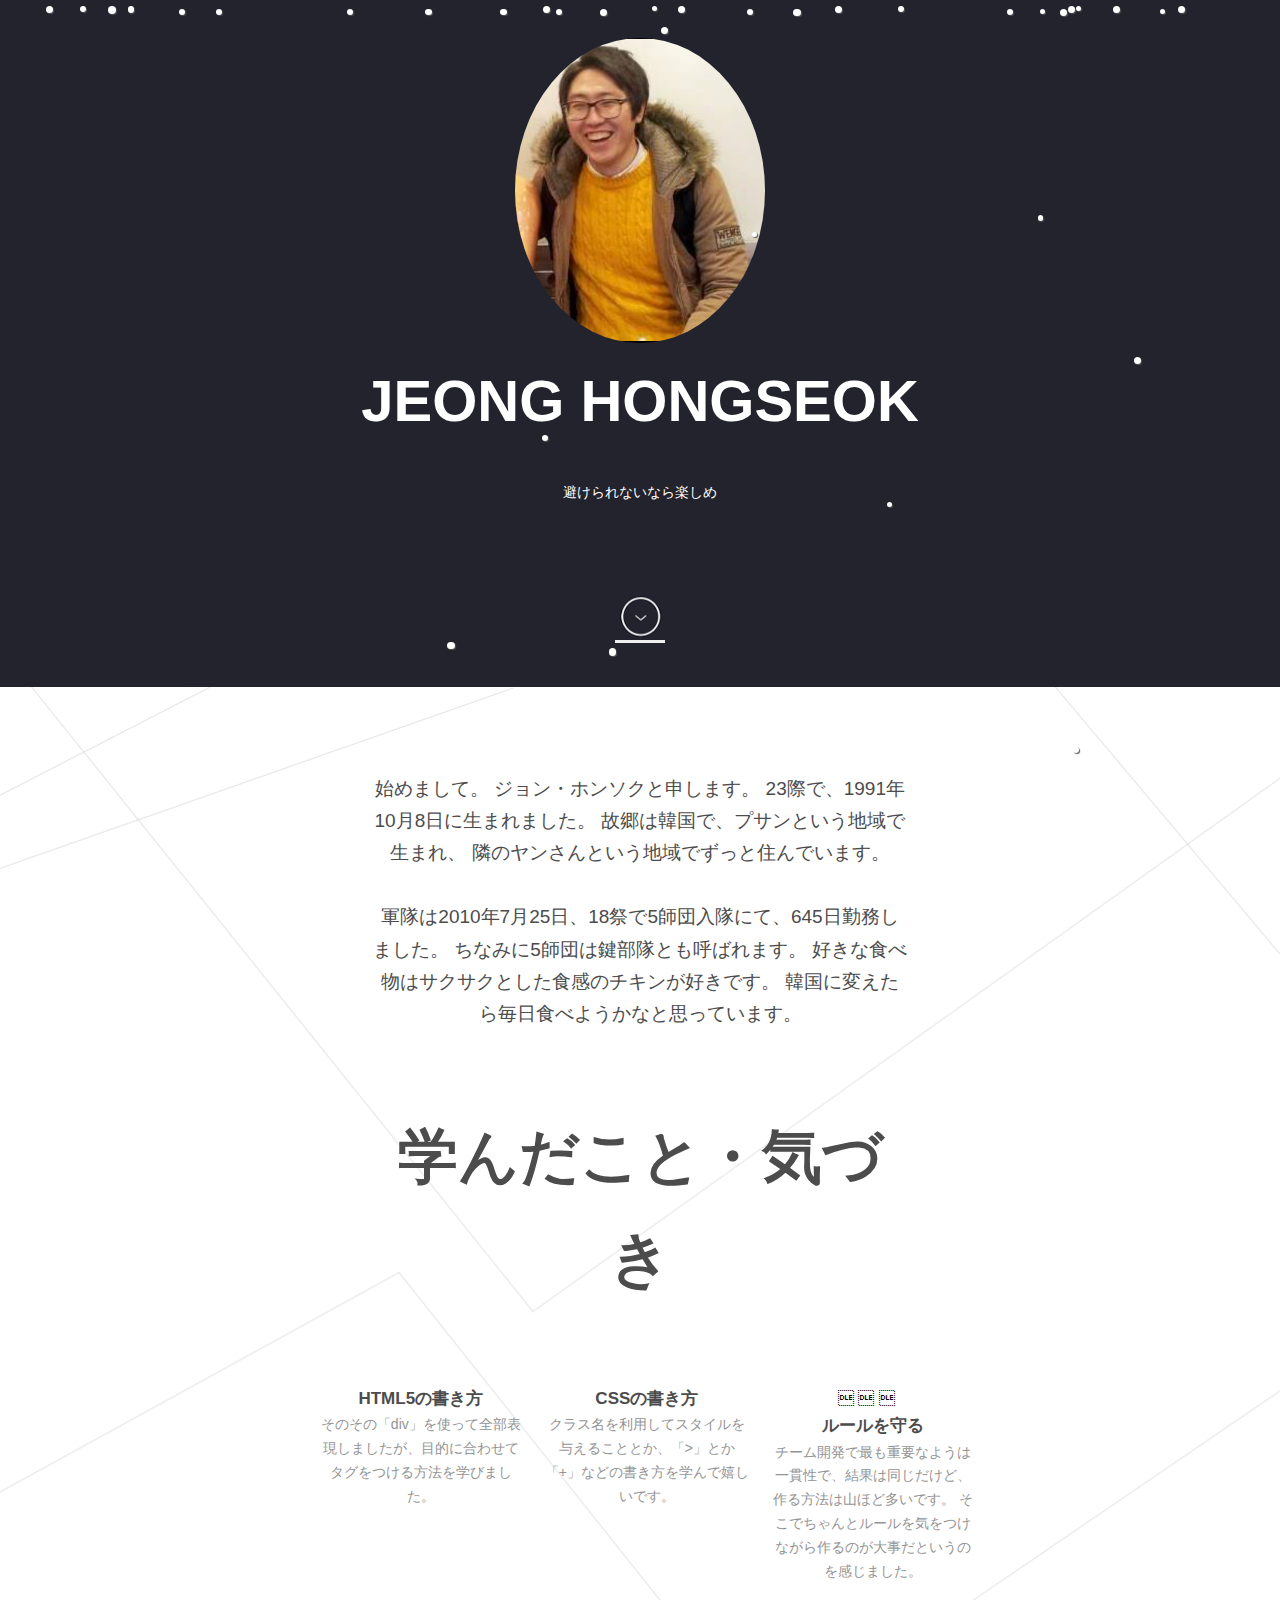
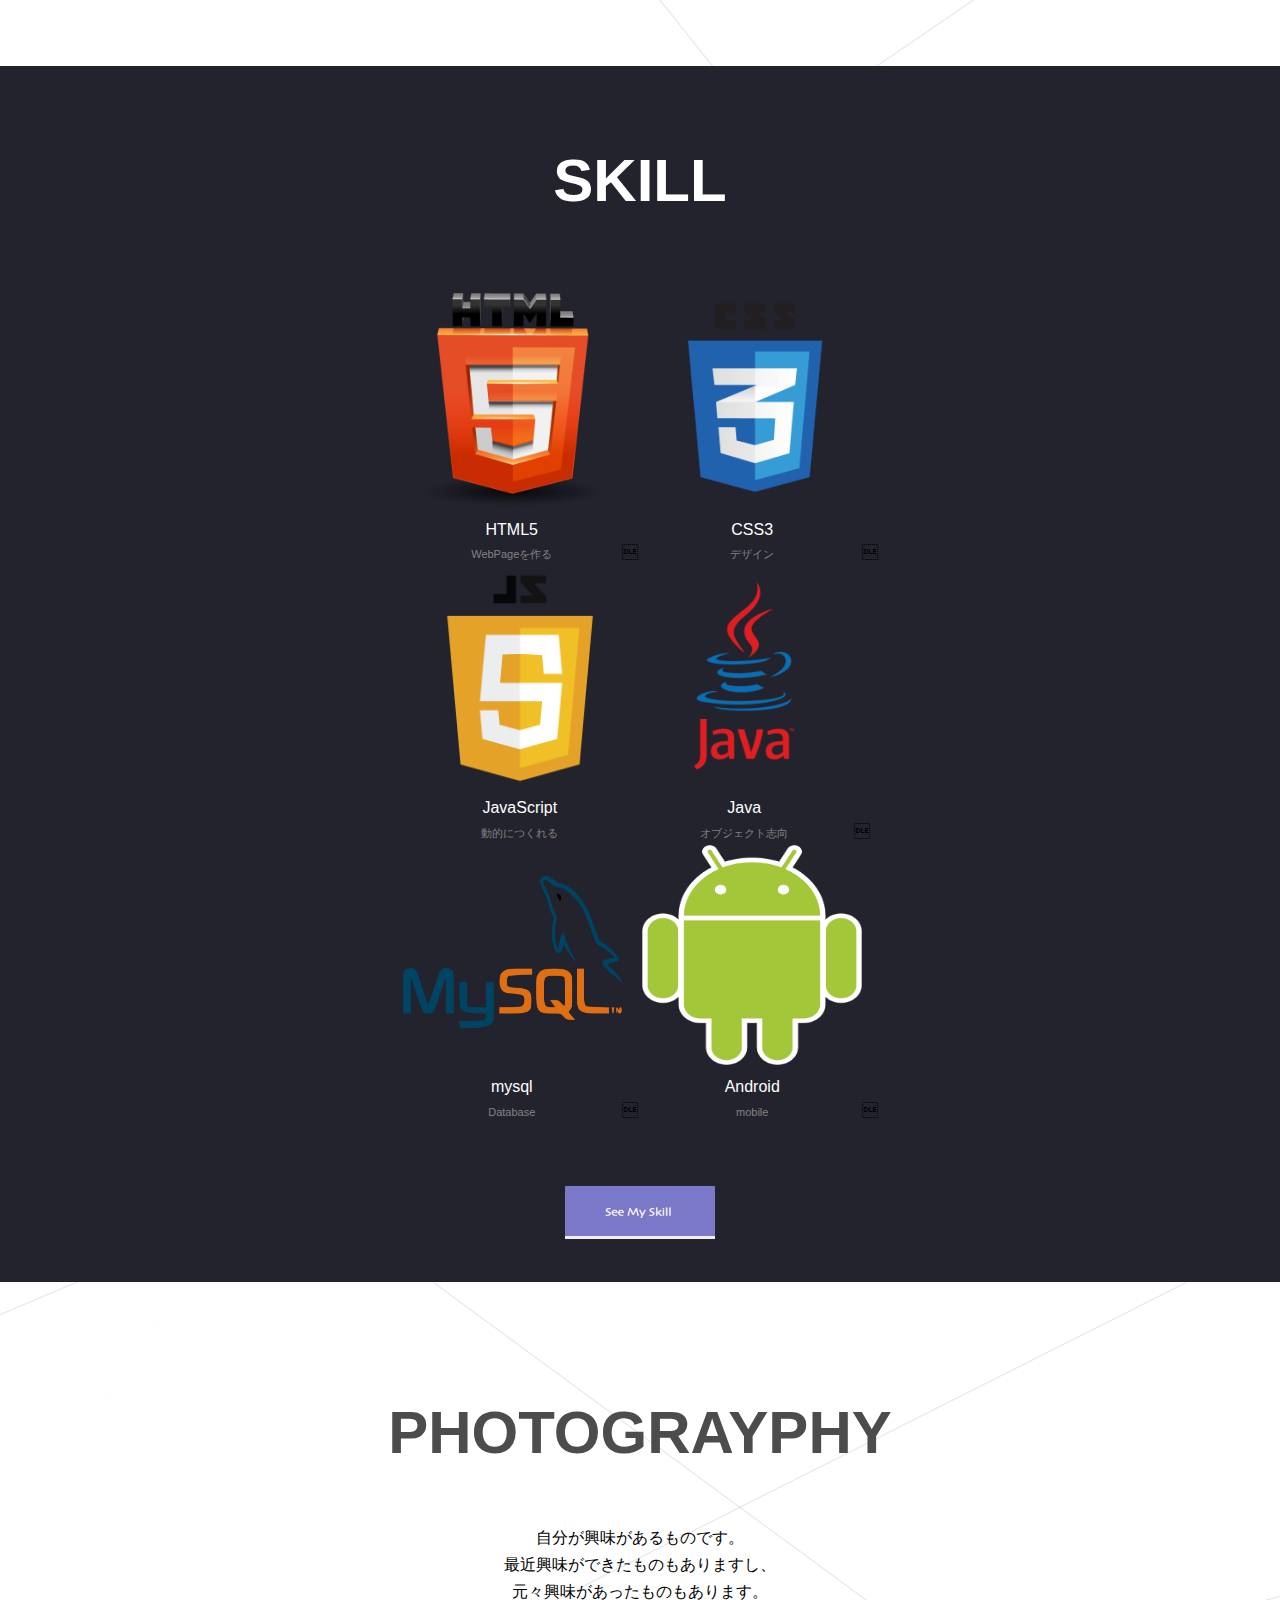
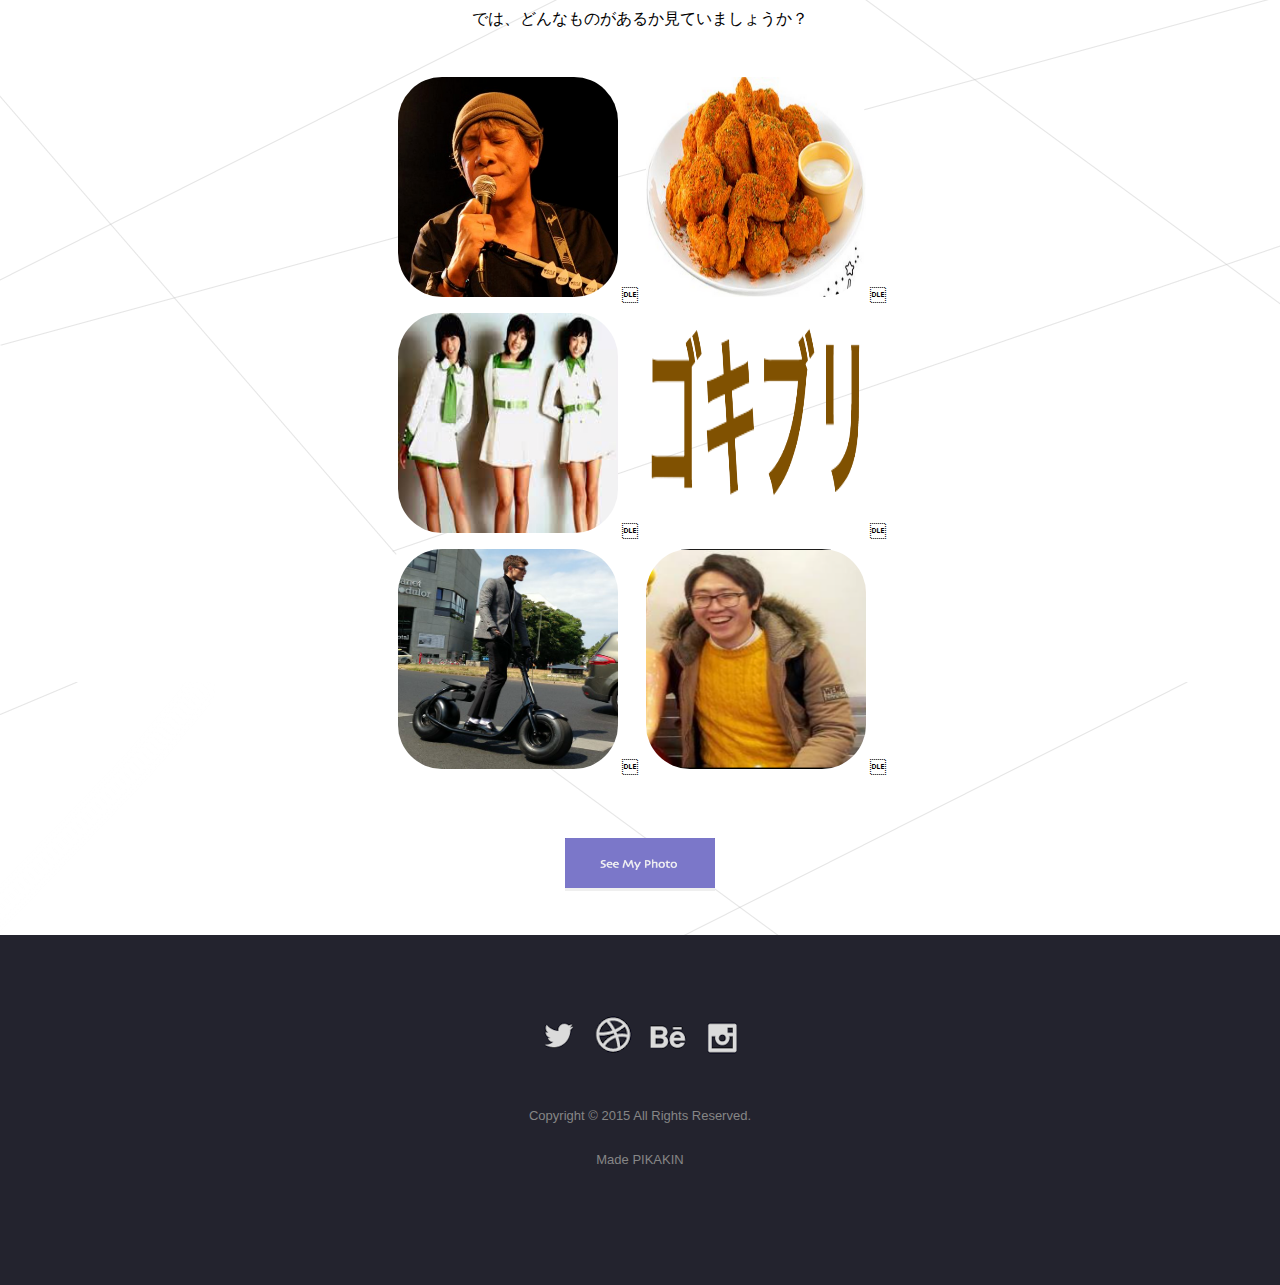
==== PIKAKIN_site/index.html @ 49c16baa "no message" ====
<!DOCTYPE html>
<html lang="ja">
<head>
  <meta charset="UTF-8">
  <title>PIKAKIN</title>
  <link rel="stylesheet" href="./css/reset.css" type="text/css">
	<link rel="stylesheet" href="./css/style.css" type="text/css">
  <script type="text/javascript" src="http://code.jquery.com/jquery-2.1.0.min.js" ></script>
  <script type="text/javascript" src="js/snowfall.min.jquery.js"></script>
  <script type='text/javascript'>
    $(document).ready(function(){
    $(document).snowfall({
                shadow : true,
                round : true,
                minSize: 5,
                maxSize:8
                })
    });
  </script>
  <script type="text/javascript">
    $(document).ready(function(){
      $('#button_top').click(function(){
  	    $('html,body').animate({scrollTop:0},'slow');
  	  });
      $('#button_down').click(function(){
        $('html,body').animate({scrollTop:700},'slow');
      })
    });
  </script>
</head>
<body>
  <article class="pg-profile">
      <section class="pg-profile-intro">
        <figure class="pg-profile-intro-picture">
          <img src="img/pikakin.png">
        </figure>
        <h1 class="pg-profile-intro-name">
          JEONG HONGSEOK
        </h1>
        <p class="pg-profile-intro-motto">
          避けられないなら楽しめ
        </p>
        <button class="pg-profile-intro-btn">
          <input id="button_down" type="image" src="img/button1.png"/>
        </button>
      </section>
      <section class="pg-profile-whoami">
        <div class="pg-profile-whoami-introduce">
          <p class="pg-profile-whoami-introduce-text">
            始めまして。
            ジョン・ホンソクと申します。
            23際で、1991年10月8日に生まれました。
            故郷は韓国で、プサンという地域で生まれ、
            隣のヤンさんという地域でずっと住んでいます。
          </p>
          <p class="pg-profile-whoami-introduce-text">
            軍隊は2010年7月25日、18祭で5師団入隊にて、645日勤務しました。
            ちなみに5師団は鍵部隊とも呼ばれます。
            好きな食べ物はサクサクとした食感のチキンが好きです。
            韓国に変えたら毎日食べようかなと思っています。

          </p>
        </div>
          <h2 class="pg-profile-whoami-enlightenment">
            学んだこと・気づき
          </h2>
          <ul class="pg-profile-whoami-textbox cf">
            <li>
              <h3>HTML5の書き方</h3>
              <p>
              そのその「div」を使って全部表現しましたが、目的に合わせてタグをつける方法を学びました。

              </p>
            </li>
            <li>
              <h3>CSSの書き方</h3>
              <p>
                クラス名を利用してスタイルを与えることとか、「>」とか「+」などの書き方を学んで嬉しいです。

              </p>
            </li>
            <li>
              <h3>ルールを守る</h3>
              <p>
                チーム開発で最も重要なようは一貫性で、結果は同じだけど、作る方法は山ほど多いです。
                そこでちゃんとルールを気をつけながら作るのが大事だというのを感じました。
              </p>
            </li>
          </ul>
        </div>
      </section>
      <section class="pg-profile-skill">
        <h2 class="pg-profile-skill-title">
          SKILL
        </h2>
        <ul class="pg-profile-skill-logo">
          <li>
            <figure>
              <img src="img/html.png">
              <figcaption>
                <p class="pg-profile-skill-logo-title">HTML5</p>
                <p class="pg-profile-skill-logo-explain">WebPageを作る</p>
              </figcaption>
            </figure>
          </li>
          <li>
            <figure>
              <img src="img/css3.png">
              <figcaption>
                <p class="pg-profile-skill-logo-title">CSS3</p>
                <p class="pg-profile-skill-logo-explain">デザイン</p>
              </figcaption>
            </figure>
          </li>
          <li>
            <figure>
              <img src="img/js.png">
              <figcaption>
                <p class="pg-profile-skill-logo-title">JavaScript</p>
                <p class="pg-profile-skill-logo-explain">動的につくれる</p>
              </figcaption>
            </figure>
          </li>
          <li>
            <figure>
              <img src="img/java.png">
              <figcaption>
                <p class="pg-profile-skill-logo-title">Java</p>
                <p class="pg-profile-skill-logo-explain">オブジェクト志向</p>
              </figcaption>
            </figure>
          </li>
          <li>
            <figure>
              <img src="img/mysql.png">
              <figcaption>
                <p class="pg-profile-skill-logo-title">mysql</p>
                <p class="pg-profile-skill-logo-explain">Database</p>
              </figcaption>
            </figure>
          </li>
          <li>
            <figure>
              <img src="img/android.png">
              <figcaption>
                <p class="pg-profile-skill-logo-title">Android</p>
                <p class="pg-profile-skill-logo-explain">mobile</p>
              </figcaption>
            </figure>
          </li>
        </ul>
        <button class="pg-profile-skill-btn">
          <input id="button_top" type="image" src="img/button2.png"/>
          <!-- <img src="img/button2.png"> -->
        </button>
      </section>
      <section class="pg-profile-interest">
        <h2 class="pg-profile-interest-title">
          PHOTOGRAYPHY
        </h2>
        <p  class="pg-profile-interest-explain">
          自分が興味があるものです。<br>
          最近興味ができたものもありますし、<br>
          元々興味があったものもあります。<br>
          では、どんなものがあるか見ていましょうか？<br>
        </p>
        <ul class="pg-profile-interest-image">
          <li>
            <img src="img/husanosuke.png">
          </li>
          <li>
            <img src="img/chicken.png">
          </li>
          <li>
            <img src="img/candy.png">
          </li>
          <li>
            <img src="img/gokiburi.png">
          </li>
          <li>
            <img src="img/scrooser.png">
          </li>
          <li>
            <img src="img/pikakin.png">
          </li>
        </ul>

        <button class="pg-profile-interest-btn">
          <input id="button_top" type="image" src="img/button3.png"/>
          <!-- <img src="img/button3.png"> -->
        </button>
      </section>
  </article>
  <footer class="pg-profile-footer">
    <ul class="pg-profile-footer-linkedsns">
      <li>
        <a href="https://twitter.com/"><img src="img/twitter.png"></a>
      </li>
      <li>
        <a href="https://dribbble.com/"><img src="img/dribbble.png">
      </li>
      <li>
        <a href="https://behance.net/"><img src="img/behance.png">
      </li>
      <li>
        <a href="https://instagram.com/"><img src="img/instagram.png">
      </li>
    </ul>
    <p class="pg-profile-footer-copyright">
      Copyright © 2015 All Rights Reserved.<br><br>
       Made PIKAKIN
    </p>
  </footer>
</body>
</html>
---- PIKAKIN_site/css/style.css ----
body {
  width: 100%
}

.pg-profile {
  /* display: table; */
  text-align: center;
}

.pg-profile-intro {
  background-color: #23232e;
  /* height:700px; */
  padding-top: 3%;
  padding-bottom: 3%;
}

.pg-profile-intro-picture {
  /* padding-left: 29%; */
  /* padding-right: 29%; */
}

.pg-profile-intro-picture > img{
  width:250px;
  border-radius: 50%;
}

.pg-profile-intro-name {
  color: #FFFFFF;
  font-size: 58px;
}

.pg-profile-intro-motto {
  color: #FFFFFF;
  font-size: 14px;
  margin-top: 31px;
}

.pg-profile-intro-btn {
  margin-top: 87px;
}

.pg-profile-intro-btn > input {
  width: 50px;
}
/*--------------------------*/
.pg-profile-whoami {
  background-color: #FFFFFF;
  background-image: url("../img/background.png");
  background-repeat: repeat;
  /* height:800px; */
  padding-top: 86px;
  padding-bottom: 50px;
  /* padding-left: 22%; */
  /* padding-right: 22%; */
}

.pg-profile-whoami-introduce {
    max-width: 536px;

    margin: 0 auto;
}

.pg-profile-whoami-introduce-text {
  font-size: 19px;
  color: #4C4C4C;
}

.pg-profile-whoami-introduce-text + .pg-profile-whoami-introduce-text {
  margin-top: 32px;
}

.pg-profile-whoami-enlightenment {
  font-size: 60px;
  color: #4C4C4C;
  margin-top: 120px;
  max-width: 540px;
  margin: 75px auto;
}

.pg-profile-whoami-textbox {
  margin-top: 72px;
  max-width: 685px;
  margin: 33px auto;
}

.pg-profile-whoami-textbox > li{
  float: left;
  width: 30%;
  margin-left: 3%;
}

.pg-profile-whoami-textbox > li > h3 {
  font-size: 17px;
  color: #4C4C4C;
}

.pg-profile-whoami-textbox > li > p {
  font-size: 14px;
  color: #949494;
}

.pg-profile-intro-btn {

}
/*---------------------------*/
.pg-profile-skill {
  background-color: #23232e;
  /* height:900px; */
  padding-top: 5%;
  padding-bottom: 3%;
}

.pg-profile-skill-title {
  font-size: 60px;
  color: #FFFFFF;
  margin-bottom: 55px;
  margin-left: auto;
  margin-right: auto;
}

.pg-profile-skill-logo {
    max-width: 671px;

    margin: 0 auto;
}

.pg-profile-skill-logo > li {
  display: inline-block;
}

.pg-profile-skill-logo > li > figure > img {
  width: 220px;
  height: 220px;

}

.pg-profile-skill-logo-title {
  color: #FFFFFF;

}
.pg-profile-skill-logo-explain {
  color: #828282;
  font-size: 11px;
  margin-top: 1%;
}

.pg-profile-skill-btn {
    margin-top: 62px;

    margin-left: auto;
    margin-right: auto;
}

.pg-profile-skill-btn > input {
  width: 150px;
  height: 50px;
}
/*---------------------------*/
.pg-profile-interest {
  background-color: #FFFFFF;
  background-image: url("../img/background2.png");
  /* height:1000px; */
  padding-top: 7%;
  padding-bottom: 3%;
}

.pg-profile-interest-title {
  font-size: 60px;
  color: #4C4C4C;
  /* margin-bottom: 4%; */
  margin: 10px auto;
}

.pg-profile-interest-explain {
    margin: 40px auto;

}

.pg-profile-interest-image {
    max-width: 695px;
    margin: 0 auto;
}

.pg-profile-interest-image > li {
  display: inline-block;
}

.pg-profile-interest-image > li > img {
  width: 220px;
  height: 220px;
  margin: 4px;
  border-radius: 20%;
}

.pg-profile-interest-btn {
  margin-top: 57px;
  margin-left: auto;
  margin-right: auto;
}

.pg-profile-interest-btn > input {
  width: 150px;
  height: 50px;
}

.pg-profile-footer {
  background-color: #23232e;
  height: 350px;
  padding-top: 6%;
  padding-bottom: 5%;
  text-align: center;
}

.pg-profile-footer-linkedsns > li {
  display: inline-block;
}

.pg-profile-footer-linkedsns > li > a > img {
  width:50px;

}

.pg-profile-footer-copyright {
  margin-top: 40px;
  color: #868686;
  font-size: 13px;
}
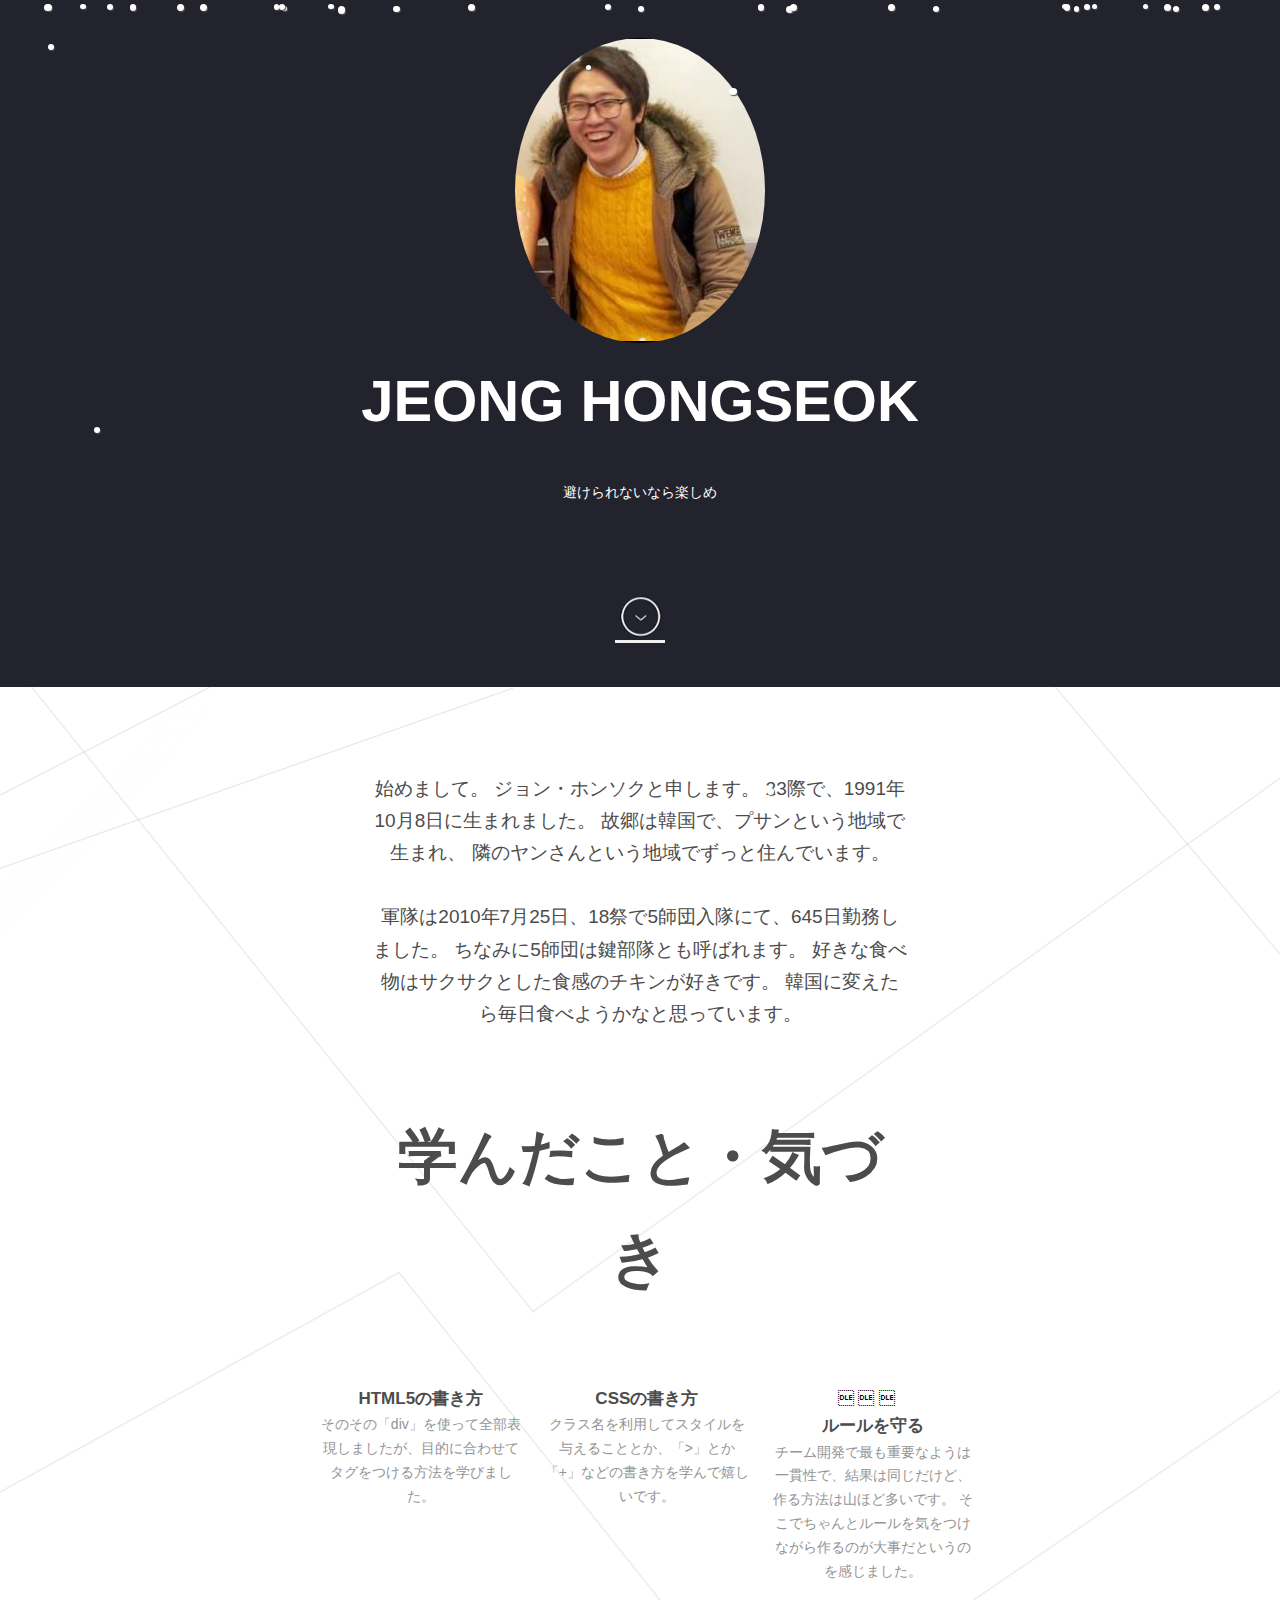
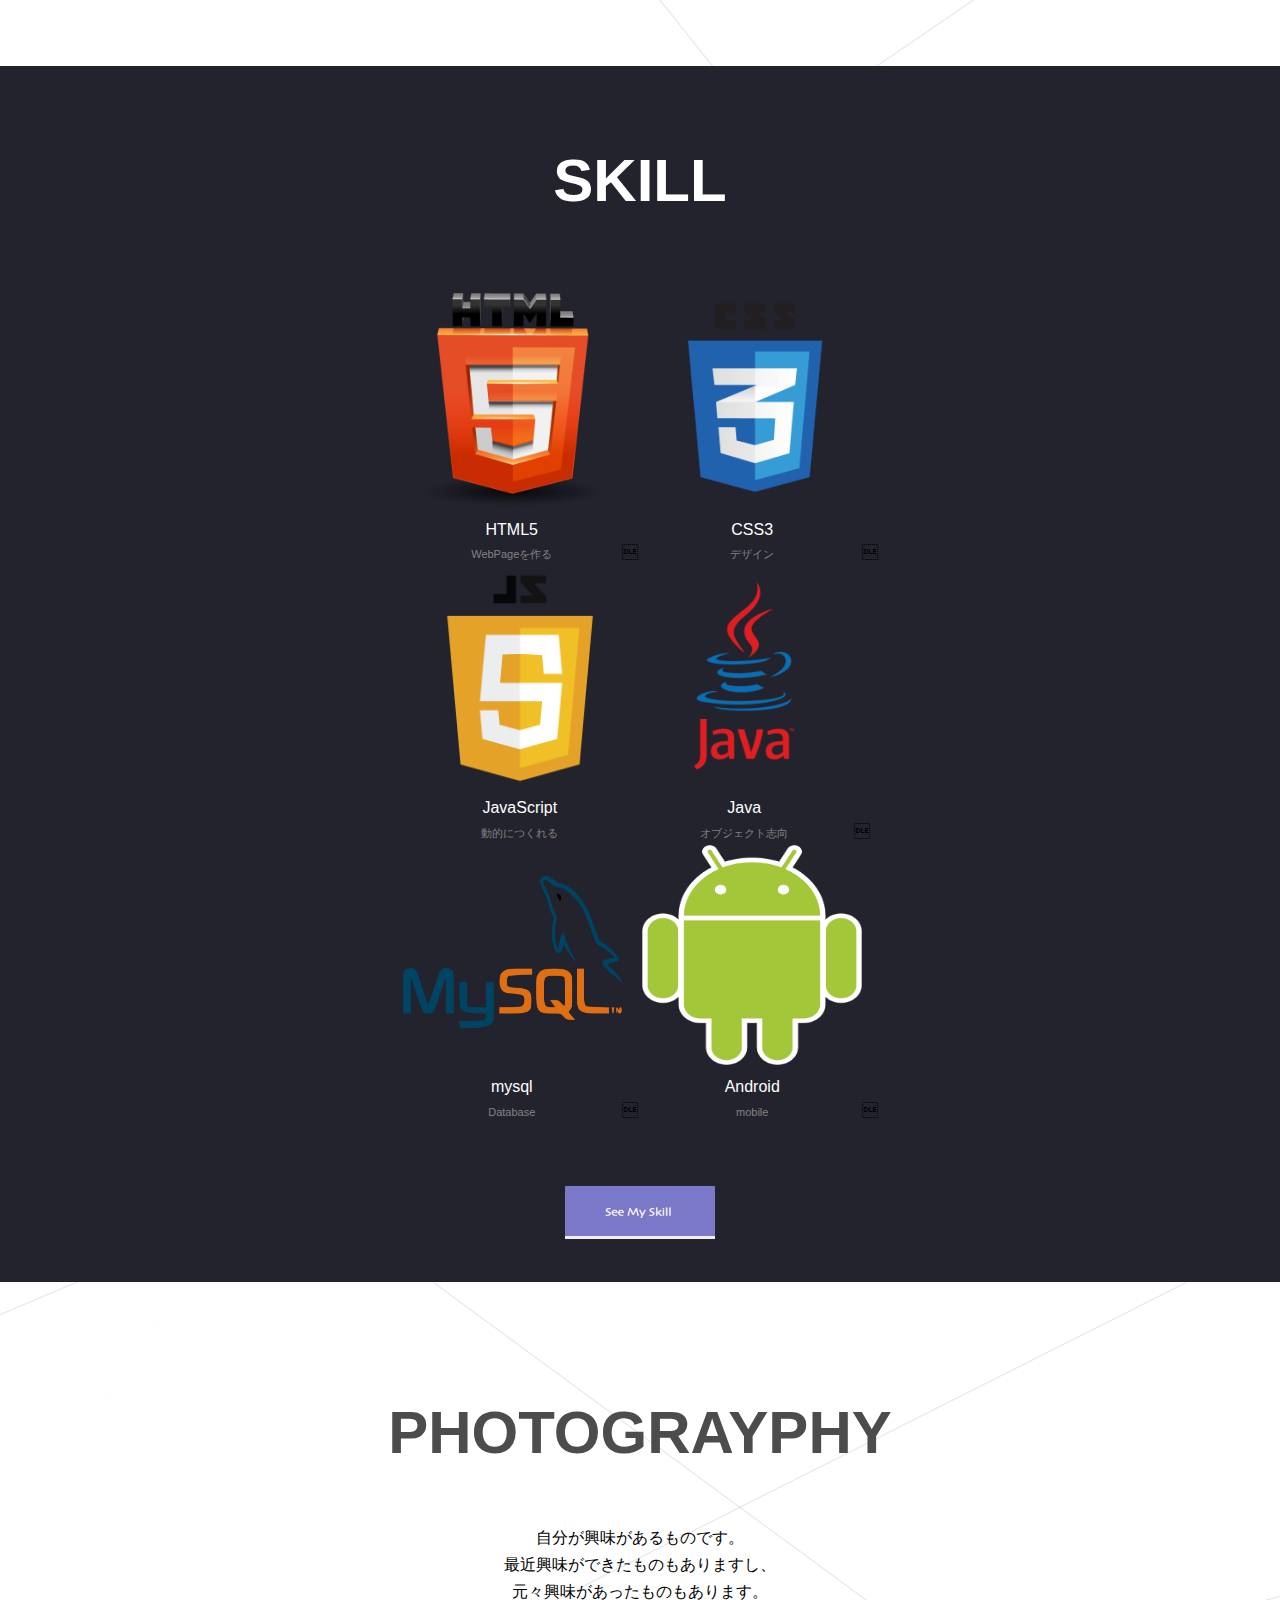
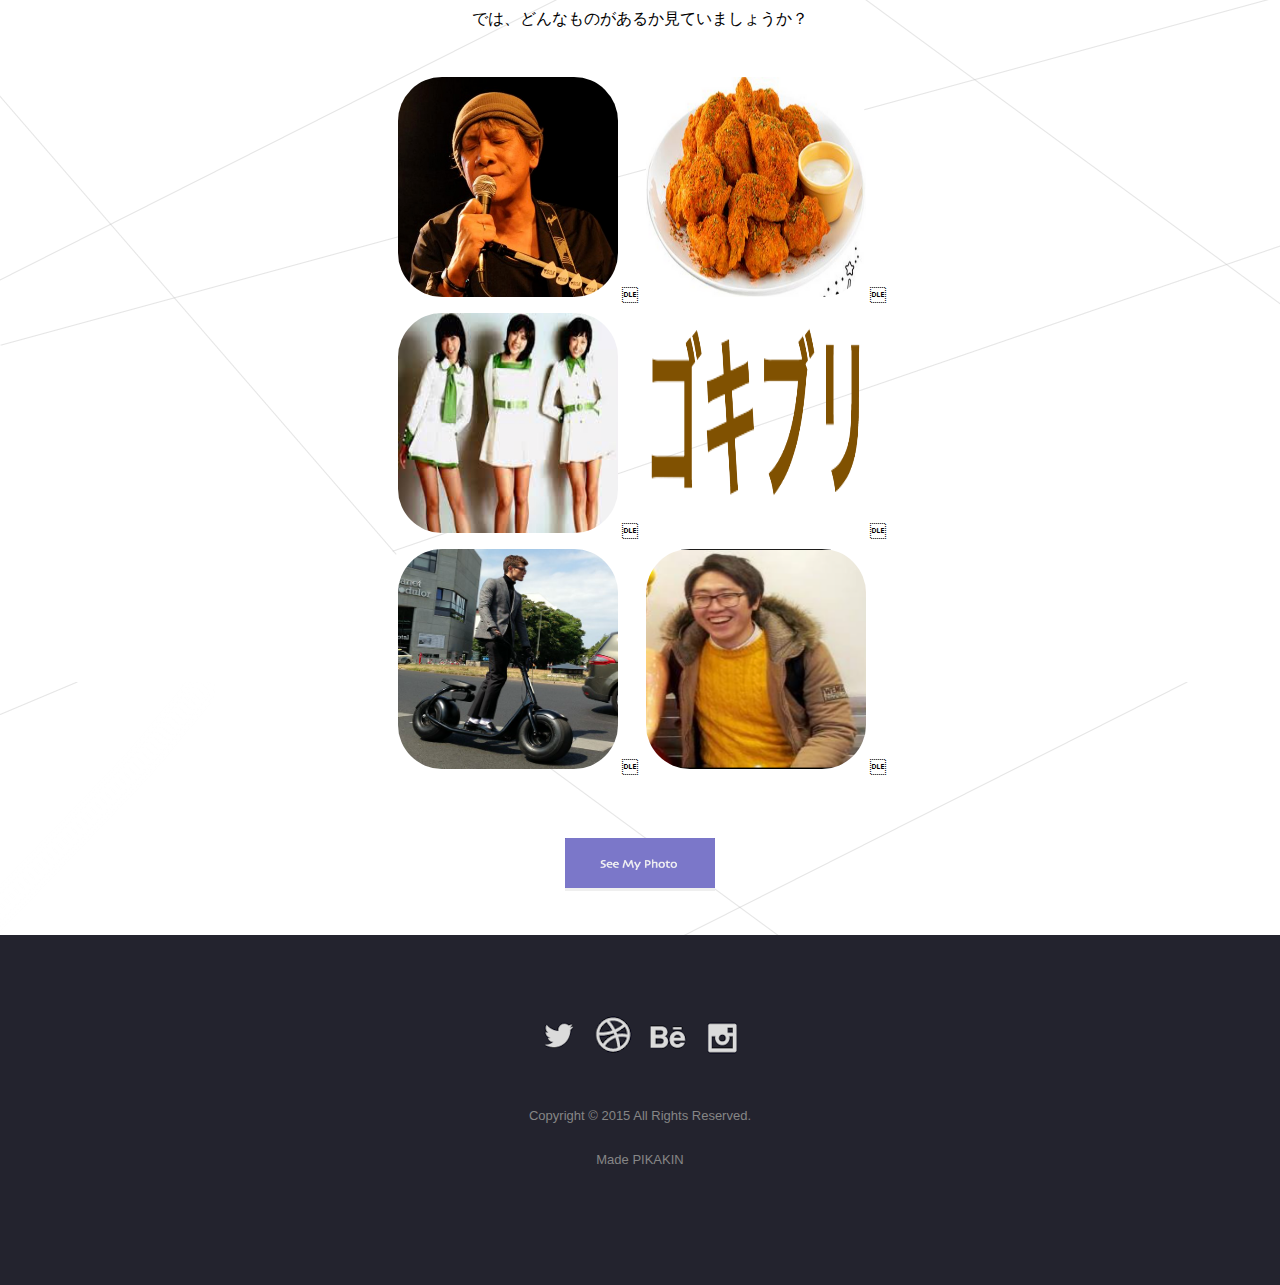
==== commit 6204f270: "Update index.html" ====
--- a/PIKAKIN_site/index.html
+++ b/PIKAKIN_site/index.html
@@ -19,7 +19,7 @@
   </script>
   <script type="text/javascript">
     $(document).ready(function(){
-      $('#button_top').click(function(){
+      $('.button_top').click(function(){
   	    $('html,body').animate({scrollTop:0},'slow');
   	  });
       $('#button_down').click(function(){
@@ -150,7 +150,7 @@
           </li>
         </ul>
         <button class="pg-profile-skill-btn">
-          <input id="button_top" type="image" src="img/button2.png"/>
+          <input class="button_top" type="image" src="img/button2.png"/>
           <!-- <img src="img/button2.png"> -->
         </button>
       </section>
@@ -186,7 +186,7 @@
         </ul>
 
         <button class="pg-profile-interest-btn">
-          <input id="button_top" type="image" src="img/button3.png"/>
+          <input class="button_top" type="image" src="img/button3.png"/>
           <!-- <img src="img/button3.png"> -->
         </button>
       </section>
